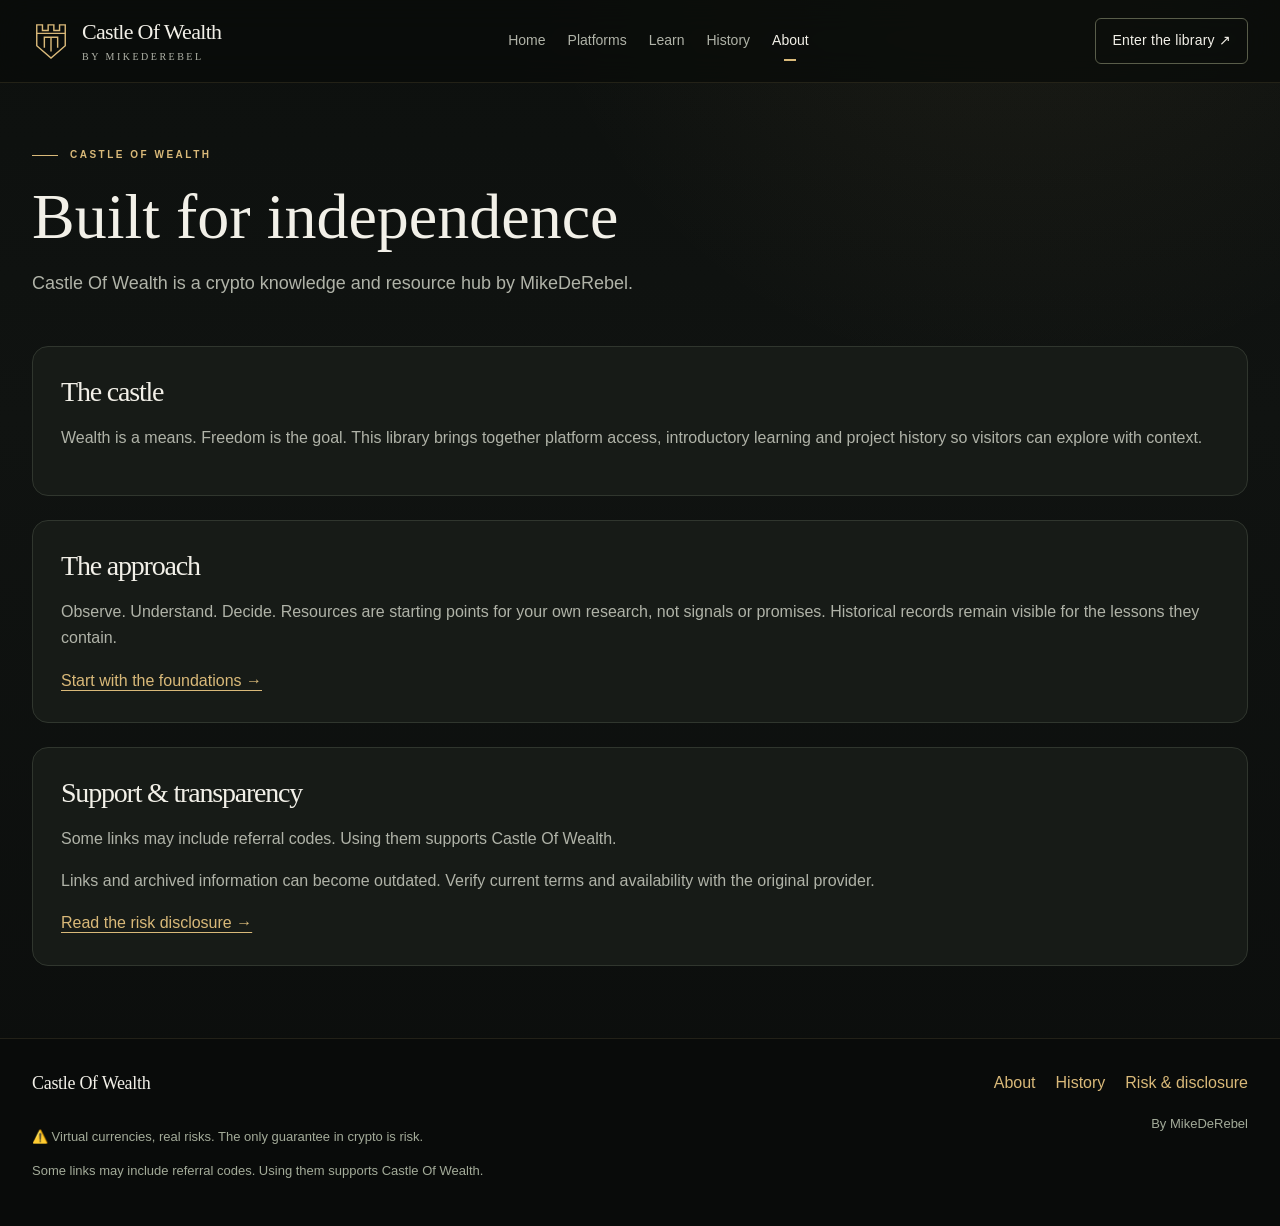
==== about.html @ 61519718 "Renew Castle Of Wealth library, learning and historical pages" ====
<!doctype html>
<html lang="en">
<head>
<meta charset="utf-8">
<meta name="viewport" content="width=device-width,initial-scale=1">
<meta name="theme-color" content="#101311">
<meta name="description" content="Castle Of Wealth is a crypto knowledge and resource hub by MikeDeRebel.">
<title>Built for independence | Castle Of Wealth</title>
<link rel="stylesheet" href="assets/css/style.css">
</head>
<body>
<a class="skip" href="#main">Skip to content</a>
<header>
<div class="wrap nav">
<a class="brand" href="index.html" aria-label="Castle Of Wealth home">
<svg class="brand-mark" viewBox="0 0 40 44" aria-hidden="true">
<path d="M5 5h6v6h6V5h6v6h6V5h6v22L20 40 5 27Z"/>
<path d="M13 29V18h14v11M20 18v15M5 14h30"/>
</svg>
<span class="brand-name">Castle Of Wealth<span class="brand-by">by MikeDeRebel</span>
</span>
</a>
<nav aria-label="Main navigation">
<ul class="navlinks">
<li>
<a href="index.html">Home</a>
</li>
<li>
<a href="links.html">Platforms</a>
</li>
<li>
<a href="guides.html">Learn</a>
</li>
<li>
<a href="archive.html">History</a>
</li>
<li>
<a href="about.html" aria-current="page">About</a>
</li>
</ul>
</nav>
<details class="mobile-menu">
<summary aria-label="Open navigation">☰</summary>
<nav class="mobile-panel" aria-label="Mobile navigation">
<a href="index.html">Home</a>
<a href="links.html">Platforms</a>
<a href="guides.html">Learn</a>
<a href="archive.html">History</a>
<a href="about.html" aria-current="page">About</a>
</nav>
</details>
<a class="nav-cta" href="links.html">Enter the library ↗</a>
</div>
</header>
<main id="main" class="wrap">
<section class="page-intro">
<div class="eyebrow">Castle Of Wealth</div>
<h1>Built for independence</h1>
<p>Castle Of Wealth is a crypto knowledge and resource hub by MikeDeRebel.</p>
</section>
<div class="page-content">
<div class="stack">
<article class="content-card">
<h2>The castle</h2>
<p>Wealth is a means. Freedom is the goal. This library brings together platform access, introductory learning and project history so visitors can explore with context.</p>
</article>
<article class="content-card">
<h2>The approach</h2>
<p>Observe. Understand. Decide. Resources are starting points for your own research, not signals or promises. Historical records remain visible for the lessons they contain.</p>
<a href="guides.html">Start with the foundations →</a>
</article>
<article class="content-card">
<h2>Support & transparency</h2>
<p>Some links may include referral codes. Using them supports Castle Of Wealth.</p>
<p>Links and archived information can become outdated. Verify current terms and availability with the original provider.</p>
<a href="disclaimer.html">Read the risk disclosure →</a>
</article>
</div>
</div>
</main>
<footer>
<div class="wrap">
<div class="footer-top">
<div class="footer-name">Castle Of Wealth</div>
<div class="footer-links">
<a href="about.html">About</a>
<a href="archive.html">History</a>
<a href="disclaimer.html">Risk &amp; disclosure</a>
</div>
</div>
<div class="footer-bottom">
<div>
<p>⚠️ Virtual currencies, real risks. The only guarantee in crypto is risk.</p>
<p>Some links may include referral codes. Using them supports Castle Of Wealth.</p>
</div>
<div>By MikeDeRebel</div>
</div>
</div>
</footer>
</body>
</html>
---- assets/css/style.css ----
:root{color-scheme:dark;--bg:#101311;--panel:#171b17;--ink:#f2f0e8;--muted:#b0b3a8;--gold:#d9b979;--line:#30362e;--radius:12px}
*{box-sizing:border-box}html{scroll-behavior:smooth;scroll-padding-top:24px}body{margin:0;background:radial-gradient(circle at 80% -10%,rgba(217,185,121,.08),transparent 30%),linear-gradient(180deg,#0d100e,#101311 34%,#0b0d0c);color:var(--ink);font-family:Arial,Helvetica,sans-serif;font-size:14px;line-height:1.55;-webkit-font-smoothing:antialiased}a{color:inherit;text-decoration:none}button{font:inherit}a:focus-visible{outline:2px solid var(--gold);outline-offset:6px;border-radius:4px}.wrap{width:min(1240px,calc(100% - 96px));margin:auto}.skip{position:absolute;left:20px;top:-100px;background:var(--gold);color:#111;padding:12px;z-index:10}.skip:focus{top:12px}.nav{display:flex;align-items:center;justify-content:space-between;gap:24px;min-height:82px}.brand{display:flex;align-items:center;gap:12px;flex-shrink:0}.brand-name{font-family:Georgia,'Times New Roman',serif;font-size:22px;letter-spacing:-.7px;line-height:1.2}.brand-by{color:var(--muted);font-size:9px;letter-spacing:2.5px;text-transform:uppercase;display:block;margin-top:5px}.brand-mark{width:38px;height:42px;fill:none;stroke:var(--gold);stroke-width:1.5}.navlinks{display:flex;align-items:center;gap:28px;margin:0;padding:0;list-style:none}.mobile-menu{display:none}.navlinks a{color:var(--muted);font-size:12px;display:block;padding:8px 0;transition:color .18s}.navlinks a:hover,.navlinks a[aria-current]{color:var(--ink)}.navlinks a[aria-current]:after{content:'';display:block;height:2px;width:12px;background:var(--gold);margin:6px auto -8px}.nav-cta{border:1px solid #595d4a;border-radius:6px;padding:10px 16px;font-size:11px;letter-spacing:.2px}.nav-cta span{margin-left:20px;color:var(--gold)}.mobile-menu summary{list-style:none;cursor:pointer;width:40px;height:40px;border:1px solid #444b3d;border-radius:8px;display:grid;place-items:center;color:var(--gold);font-size:20px}.mobile-menu summary::-webkit-details-marker{display:none}.mobile-panel{position:absolute;right:14px;top:62px;width:min(280px,calc(100vw - 28px));padding:8px;background:#111512;border:1px solid #3d4437;border-radius:12px;box-shadow:0 18px 50px rgba(0,0,0,.45)}.mobile-panel a{display:flex;justify-content:space-between;align-items:center;padding:13px 14px;border-radius:8px;color:#d9ddd2;font-size:12px}.mobile-panel a:hover,.mobile-panel a:focus{background:#1c221b;color:var(--gold)}header{position:sticky;top:0;z-index:20;border-bottom:1px solid rgba(217,185,121,.12);background:rgba(9,12,10,.78);backdrop-filter:blur(16px)}.notice{background:#1c1e17;border-bottom:1px solid #34392a;padding:10px 0;color:#c0bca5;font-size:10px;letter-spacing:.2px}.notice .wrap{display:flex;align-items:center;gap:11px}.notice-icon{display:flex;align-items:center;justify-content:center;flex:none;border:1px solid #807350;color:var(--gold);width:14px;height:14px;border-radius:50%;font-size:9px}.eyebrow{font-size:10px;letter-spacing:2.5px;font-weight:600;color:var(--gold);text-transform:uppercase;display:flex;align-items:center;gap:12px}.eyebrow:before{content:'';height:1px;width:26px;background:var(--gold)}.hero{display:grid;grid-template-columns:.96fr 1.04fr;gap:42px;align-items:center;min-height:520px;padding:58px 0 42px}.hero-copy{position:relative;z-index:1}.hero h1{font-family:Georgia,'Times New Roman',serif;font-size:clamp(52px,6vw,86px);font-weight:400;line-height:.98;letter-spacing:-3.6px;margin:24px 0 22px;text-wrap:balance}.hero h1 em{color:var(--gold);font-weight:400;font-style:normal}.hero-copy>p{color:#c2c6bb;font-size:16px;line-height:1.8;max-width:430px;margin:0 0 28px}.buttons{display:flex;flex-wrap:wrap;gap:12px}.btn{display:inline-flex;align-items:center;justify-content:space-between;gap:28px;border:1px solid #4b503f;border-radius:8px;padding:14px 18px;font-size:12px;transition:background .18s,transform .18s,border-color .18s,box-shadow .18s}.btn:hover{box-shadow:0 10px 30px rgba(0,0,0,.22)}.btn.primary{background:var(--gold);border-color:var(--gold);color:#191c16;font-weight:600}.btn:hover{transform:translateY(-2px);border-color:var(--gold);background:#252b20}.btn.primary:hover{background:#e8cc96}.small-note{color:#959c8e;font-size:9px;letter-spacing:1.7px;margin-top:25px}.small-note span{margin:0 10px;color:#5c6555}
/* The decorative fortress is built from CSS planes, with no image or runtime dependencies. */
.scene{height:405px;position:relative;isolation:isolate;overflow:hidden;background:radial-gradient(ellipse at 52% 51%,#484b2629 0%,#10131100 62%)}.scene:before,.scene:after{content:'';position:absolute;left:50%;top:49%;width:360px;height:360px;border:1px solid #a6a46b13;border-radius:50%;transform:translate(-50%,-50%)}.scene:after{width:450px;height:450px;border-style:dashed}.scene-line{position:absolute;left:5%;right:5%;top:53%;height:1px;background:linear-gradient(90deg,transparent,#838b4829,transparent)}.castle{position:absolute;left:50%;top:55%;width:244px;height:244px;transform-style:preserve-3d;transform:translate(-50%,-50%) rotateX(58deg) rotateZ(-36deg)}.foundation{position:absolute;inset:-41px;transform:translateZ(-6px);background:linear-gradient(#82815816 1px,transparent 1px),linear-gradient(90deg,#82815816 1px,transparent 1px),#181e16;background-size:27px 27px;border:1px solid #77754a66;box-shadow:0 0 0 12px #141914,0 0 0 13px #75754833,0 0 0 29px #101511,0 0 0 30px #75754822}.block{position:absolute;left:var(--x);top:var(--y);width:var(--w);height:var(--d);transform-style:preserve-3d}.block i{position:absolute;display:block;backface-visibility:visible;border:1px solid #bba66b55}.block .roof{inset:0;transform:translateZ(var(--h));background:linear-gradient(135deg,#73744d,#464f37);box-shadow:inset 0 0 0 5px #444b31,inset 0 0 0 6px #ae9c6066}.block .front{left:0;top:100%;width:100%;height:var(--h);transform-origin:top;transform:rotateX(90deg);background:repeating-linear-gradient(0deg,transparent 0px,transparent 17px,#cfb77b14 18px),linear-gradient(90deg,#656344,#3e4831)}.block .side{left:100%;top:0;width:var(--h);height:100%;transform-origin:left;transform:rotateY(-90deg);background:repeating-linear-gradient(90deg,transparent 0px,transparent 17px,#cfb77b14 18px),linear-gradient(#393f2b,#272f23)}.tower .front:after,.keep .front:after{content:'';position:absolute;inset:34% 36% 30%;background:#141c13;border:1px solid #bca66666;box-shadow:0 0 14px #d6b66d24}.tower .roof:after{content:'';position:absolute;inset:12px;border:1px solid #c7b57c80;background:#222c20;box-shadow:inset 0 0 12px #0008}.keep .roof{background:linear-gradient(135deg,#a89a66,#5b6945);box-shadow:inset 0 0 0 9px #6b714b,inset 0 0 0 10px #c8b07690}.keep .roof:after{content:'';position:absolute;inset:22px;border:1px solid #d9b97999;background:linear-gradient(135deg,#686b46,#373f29);box-shadow:inset 0 0 20px #121b13}.keep .front:after{inset:35% 42% 33%;box-shadow:-24px 0 #192316,24px 0 #192316}.gate .front:after{content:'';position:absolute;left:34%;top:0;width:32%;height:70%;background:#101a12;border:1px solid #c6ab7266;border-radius:0 0 20px 20px}.beacon{position:absolute;left:117px;top:114px;width:10px;height:10px;background:#f3d695;border-radius:50%;transform:translateZ(155px);box-shadow:0 0 26px 9px #e9c0736b,0 0 55px 20px #d8bd6622}.scene-label{position:absolute;right:12px;top:26px;border-left:1px solid #b49a6055;padding-left:12px;font-size:8px;line-height:1.9;letter-spacing:1.7px;color:#a8b19a}.scene-label strong{display:block;color:#d0c9aa;font-weight:400}.scene-foot{position:absolute;bottom:5px;left:0;right:0;text-align:center;font-size:8px;letter-spacing:2.9px;color:#939d88}.scene-foot span{color:var(--gold);margin:0 11px}.principles{display:grid;grid-template-columns:repeat(4,1fr);border-top:1px solid rgba(217,185,121,.12);border-bottom:1px solid rgba(217,185,121,.12);padding:22px 0;margin-bottom:52px;background:linear-gradient(90deg,transparent,rgba(217,185,121,.025),transparent)}.principle{display:flex;align-items:center;gap:14px;padding:0 24px;border-right:1px solid var(--line)}.principle:first-child{padding-left:0}.principle:last-child{border:0}.principle-no{font-size:10px;color:var(--gold);font-family:Georgia,serif}.principle strong{display:block;font-size:12px;font-weight:500}.principle small{display:block;color:var(--muted);font-size:10px;margin-top:3px}.section-top{display:flex;align-items:flex-end;justify-content:space-between;gap:18px;margin-bottom:24px}.section-kicker{color:var(--gold);font-size:9px;letter-spacing:2px;text-transform:uppercase;margin-bottom:9px}h2{font-family:Georgia,'Times New Roman',serif;font-size:38px;line-height:1.12;font-weight:400;letter-spacing:-1.2px;margin:0}.textlink{font-size:11px;color:var(--muted);white-space:nowrap;padding:4px 0}.textlink span{margin-left:16px;color:var(--gold)}.textlink:hover{color:var(--gold)}.cards{display:grid;grid-template-columns:repeat(5,1fr);gap:14px}.card{display:flex;flex-direction:column;min-height:300px;padding:14px;background:linear-gradient(160deg,rgba(30,35,28,.95),rgba(16,20,17,.98));border:1px solid #343b30;border-radius:16px;box-shadow:0 18px 50px rgba(0,0,0,.16);transition:transform .22s,border-color .22s,background .22s,box-shadow .22s}.card:hover{transform:translateY(-6px);border-color:#9b8958;background:#21271d;box-shadow:0 24px 60px rgba(0,0,0,.28)}.card.featured{border-color:#6b6746;background:linear-gradient(135deg,#2b2d20,#1b2119)}.card-art{width:100%;aspect-ratio:1.35/1;object-fit:cover;border-radius:11px;border:1px solid #3d4437;margin-bottom:15px;background:#111;box-shadow:inset 0 0 0 1px rgba(255,255,255,.02)}.cinematic-card{position:relative;overflow:hidden;isolation:isolate}.cinematic-card:before{content:'';position:absolute;inset:0;background:radial-gradient(circle at 72% 20%,rgba(217,185,121,.22),transparent 30%),linear-gradient(160deg,rgba(8,12,9,.05),rgba(4,7,5,.75));z-index:-1}.cinematic-card .card-art{filter:contrast(1.08) saturate(.78);transition:transform .35s,filter .35s}.cinematic-card:hover .card-art{transform:scale(1.035);filter:contrast(1.1) saturate(.92)}.cardtop{display:flex;align-items:center;justify-content:space-between;margin-bottom:21px}.cardtop svg{width:24px;height:24px;fill:none;stroke:var(--gold);stroke-width:1.3;stroke-linecap:round;stroke-linejoin:round}.cardtop span{font-size:9px;color:#949c8b;letter-spacing:1px}.card h3{font-family:Georgia,'Times New Roman',serif;font-size:18px;font-weight:400;margin:0 0 8px;letter-spacing:-.35px}.card p{font-size:11px;line-height:1.75;color:#aeb4a8;margin:0;max-width:240px}.card-bottom{display:flex;justify-content:space-between;align-items:center;margin-top:auto;padding-top:20px;color:#d0d4c9;font-size:9px;letter-spacing:.7px;text-transform:uppercase}.card-bottom span{color:var(--gold);font-size:16px}.library{padding-bottom:44px}.platforms{border-top:1px solid var(--line);border-bottom:1px solid var(--line);padding:22px 0;display:flex;justify-content:space-between;gap:26px;align-items:center}.platform-intro{max-width:230px}.platform-intro strong{display:block;font-size:10px;letter-spacing:1px;font-weight:500;text-transform:uppercase}.platform-intro small{color:var(--muted);font-size:9px;display:block;margin-top:5px}.platform-list{display:flex;align-items:center;justify-content:flex-end;gap:40px;flex-wrap:wrap}.platform{display:flex;align-items:center;gap:12px;transition:color .2s}.platform:hover{color:var(--gold)}.platform-word{font-size:18px;letter-spacing:-.7px;font-weight:600}.platform-word.bybit{letter-spacing:1px;font-size:16px}.platform-word.bybit b{color:var(--gold)}.platform small{font-size:8px;color:var(--muted);border:1px solid var(--line);border-radius:3px;padding:2px 5px}.referral-note{font-size:9px;color:var(--muted);margin:10px 0 0}.path-section{display:grid;grid-template-columns:.8fr 1.6fr;gap:45px;padding:42px 0}.path-intro p{color:var(--muted);font-size:12px;max-width:265px;margin:15px 0}.path-intro h2{font-size:28px}.steps{display:grid;grid-template-columns:repeat(3,1fr);gap:24px;padding-top:6px}.step-number{font-family:Georgia,serif;color:var(--gold);font-size:22px;border-bottom:1px solid var(--line);padding-bottom:11px}.step h3{font-size:12px;font-weight:500;margin:14px 0 7px}.step p{font-size:11px;color:var(--muted);margin:0;line-height:1.8}.archive-strip{border:1px solid rgba(217,185,121,.18);border-radius:16px;display:flex;align-items:center;justify-content:space-between;gap:25px;padding:28px 30px;background:linear-gradient(110deg,#23261d,#141916);box-shadow:0 18px 50px rgba(0,0,0,.18);margin-bottom:48px}.archive-strip h3{font-size:15px;font-weight:400;margin:0 0 5px}.archive-strip p{font-size:11px;color:var(--muted);margin:0}.archive-tag{display:block;font-size:8px;letter-spacing:2px;color:var(--gold);margin-bottom:9px}footer{border-top:1px solid rgba(217,185,121,.12);padding:30px 0 32px;background:#090b0a}.footer-top{display:flex;justify-content:space-between;gap:20px;align-items:center}.footer-name{font-family:Georgia,serif;font-size:18px;letter-spacing:-.3px}.footer-motto{color:var(--muted);font-size:10px}.footer-bottom{display:flex;justify-content:space-between;gap:22px;margin-top:14px;font-size:9px;color:#a3ab99}.footer-bottom .risk{max-width:570px;color:#c3bfa6}.footer-bottom a{color:var(--gold)}
@media(min-width:1450px){.hero{min-height:510px}.scene{height:420px}}
@media(max-width:1100px){.wrap{width:calc(100% - 56px)}.navlinks{gap:19px}.nav-cta{display:none}.hero{gap:18px}.hero h1{font-size:65px}.scene{transform:scale(.9);transform-origin:center}.principle{padding:0 15px;gap:10px}.cards{grid-template-columns:repeat(3,1fr)}.card{padding:14px}.platform-list{gap:23px}.platform{gap:8px}.platform small{display:none}}
@media(max-width:760px){.wrap{width:calc(100% - 28px)}.nav{min-height:72px;gap:16px;position:relative}.brand-name{font-size:18px}.brand-mark{width:29px;height:35px}.brand{gap:8px}.brand-by{font-size:7px;letter-spacing:1.9px}.navlinks{display:none}.mobile-menu{display:block;margin-left:auto}.nav-cta{display:none}.notice{font-size:9px;padding:9px 0}.hero{grid-template-columns:1fr;min-height:0;padding:30px 0 22px;gap:8px}.eyebrow{font-size:8px;letter-spacing:1.6px}.hero h1{font-size:61px;letter-spacing:-2.5px;margin:21px 0 17px}.hero-copy>p{font-size:13px;max-width:340px;margin-bottom:22px}.buttons{gap:9px}.btn{padding:12px 14px;gap:20px;font-size:11px}.small-note{font-size:8px;margin-top:19px}.scene{height:303px;transform:none;margin-top:10px}.castle{transform:translate(-50%,-50%) rotateX(58deg) rotateZ(-36deg) scale(.83)}.scene:before{width:280px;height:280px}.scene:after{width:350px;height:350px}.scene-label{top:19px;right:0;font-size:7px}.scene-foot{font-size:7px;bottom:0}.principles{grid-template-columns:repeat(2,1fr);gap:20px 0;padding:20px 0;margin-bottom:30px}.principle,.principle:first-child{padding:0 12px;gap:12px}.principle:nth-child(2){border:0}.principle:nth-child(odd){padding-left:0}.principle small{font-size:9px}.section-top{align-items:flex-start;gap:12px}h2{font-size:27px;max-width:290px}.section-top .textlink{display:none}.cards{grid-template-columns:1fr;gap:14px}.card-art{aspect-ratio:16/10;margin-bottom:14px}.card{padding:14px;min-height:0}.card h3{font-size:20px}.card p{font-size:12px;max-width:none}.card-bottom{padding-top:18px}.cardtop{margin-bottom:18px}.card h3{font-size:14px}.card p{font-size:11px}.card-bottom{font-size:8px}.platforms{align-items:flex-start;flex-direction:column;gap:16px;padding:21px 0}.platform-intro{max-width:none}.platform-list{gap:22px;justify-content:flex-start}.platform-word{font-size:15px}.platform-word.bybit{font-size:14px}.platform{gap:0}.referral-note{line-height:1.7}.path-section{grid-template-columns:1fr;gap:16px;padding:32px 0}.path-intro h2{font-size:27px}.path-intro p{max-width:none;font-size:11px}.steps{gap:17px}.step h3{font-size:11px}.step p{font-size:10px}.step-number{font-size:19px}.archive-strip{padding:21px;flex-direction:column;align-items:flex-start;gap:14px;margin-bottom:30px}.archive-strip h3{font-size:15px}.archive-strip .textlink{font-size:10px}.footer-top{align-items:flex-start;flex-direction:column;gap:6px}.footer-bottom{flex-direction:column;gap:10px;margin-top:16px}.footer-bottom .risk{font-size:9px}}
@media(max-width:360px){.wrap{width:calc(100% - 22px)}.hero h1{font-size:53px}.navlinks{gap:12px}.brand-name{font-size:17px}.hero .btn{gap:13px;padding:12px}.scene-label{display:none}.platform-list{gap:16px}}
@media(prefers-reduced-motion:reduce){html{scroll-behavior:auto}*,*:before,*:after{transition:none!important;animation:none!important}}
@media print{body{background:#fff;color:#111}.scene{display:none}.hero{display:block}.card,.archive-strip{break-inside:avoid}.notice,.risk{color:#111}}

/* Shared renewal: readable typography and consistent page navigation. */
body{font-size:16px;line-height:1.65}.wrap,.container{width:min(1240px,calc(100% - 64px));margin:auto}.brand-by{font-size:10px}.navlinks{gap:22px}.navlinks a,.nav-cta,.btn,.textlink{font-size:14px}.card h3{font-size:23px}.card p{font-size:15px;line-height:1.65}.cardtop,.card-bottom,.section-kicker,.small-note,.referral-note{font-size:12px}.card{padding:18px}.cards{grid-template-columns:repeat(3,minmax(0,1fr));gap:22px}.card-art{aspect-ratio:1.6;object-fit:cover}.card-bottom{margin-top:auto;padding-top:16px}.hero-copy>p{font-size:18px}.principle strong{font-size:15px}.principle small{font-size:13px}.notice{font-size:13px}.footer-bottom{font-size:13px}footer a{color:var(--gold)}.page-intro{padding:64px 0 30px;max-width:850px}.page-intro h1{font:400 clamp(38px,5vw,64px)/1.08 Georgia,serif;margin:18px 0;color:var(--ink)}.page-intro p{font-size:18px;color:var(--muted)}.page-content{padding-bottom:72px}.risk-note,.note{border:1px solid #6b6746;border-radius:10px;background:#25271b;padding:14px 18px;margin:20px 0;color:#e4d9b9}.muted{color:var(--muted)}.grid{display:grid;grid-template-columns:repeat(3,minmax(0,1fr));gap:22px}.content-card,.course-viewer,.quiz-card{background:var(--panel);border:1px solid var(--line);border-radius:16px;padding:28px}.content-card h2,.content-card h3{font:400 28px/1.2 Georgia,serif;margin:0 0 14px}.content-card p{color:var(--muted)}.content-card a{color:var(--gold);text-decoration:underline;text-underline-offset:4px}.stack{display:grid;gap:24px}.filters{display:flex;flex-wrap:wrap;gap:10px;margin:22px 0}.filter-btn,.button{font:inherit;cursor:pointer;border:1px solid #59624c;border-radius:8px;padding:11px 17px;color:var(--ink);background:#1a2118;display:inline-block}.filter-btn.active,.button.primary{background:var(--gold);color:#141812}.search-label{display:block;font-weight:600}.search{width:min(100%,600px);font:inherit;color:var(--ink);background:var(--panel);padding:14px;border:1px solid #59624c;border-radius:8px;margin:8px 0}.link-card h2{font:400 27px/1.2 Georgia,serif}.link-card a{color:var(--gold);text-decoration:underline}.card-meta{display:flex;gap:8px;flex-wrap:wrap;font-size:13px;color:var(--muted)}.pill{border:1px solid var(--line);border-radius:30px;padding:3px 9px}.empty-state{padding:28px;border:1px solid var(--line);border-radius:10px;grid-column:1/-1}.course-layout{display:grid;grid-template-columns:1fr;gap:28px}.course-image{margin:20px 0}.course-image img{display:block;width:100%;max-height:520px;object-fit:contain;background:#101311;border-radius:10px}.course-controls{display:flex;gap:12px;flex-wrap:wrap;margin-top:22px}.course-progress{color:var(--gold)}.quiz-list{display:grid;gap:18px;padding-left:24px}.quiz-item{border-bottom:1px solid var(--line);padding:0 0 20px}.quiz-item h3{font-size:18px}.quiz-options{display:grid;gap:8px}.quiz-options label{display:flex;gap:12px;align-items:baseline;cursor:pointer;padding:8px;border-radius:6px}.quiz-options label:has(input:checked){background:#303924}.quiz-options input{accent-color:var(--gold)}.quiz-feedback{font-weight:600}.result-box{padding:18px;border:1px solid var(--line);margin-top:20px}button:disabled{opacity:.5;cursor:default}a:focus-visible,button:focus-visible,input:focus-visible,summary:focus-visible{outline:3px solid var(--gold);outline-offset:4px}.nav-current{color:var(--gold)}.syndicate-context{padding:26px 0}.syndicate-context h1{font:400 36px Georgia,serif}.history-table,.history-grid{max-width:100%}.history-row{min-width:0}.history-row>div{overflow-wrap:anywhere}.footer-top{flex-wrap:wrap;gap:18px}.footer-links{display:flex;gap:20px;flex-wrap:wrap}
@media(max-width:900px){.cards,.grid{grid-template-columns:repeat(2,minmax(0,1fr))}.navlinks{display:none}.mobile-menu{display:block}.nav-cta{display:none}.nav{min-height:78px}.mobile-panel a{font-size:16px}.principles{grid-template-columns:repeat(2,1fr);gap:18px}.principle{padding:0;border:0}.hero{gap:15px}.brand-name{font-size:23px}}
@media(max-width:600px){.wrap,.container{width:calc(100% - 32px)}.cards,.grid{grid-template-columns:1fr}.hero{grid-template-columns:1fr;padding-top:36px}.hero h1{font-size:58px}.scene{height:310px}.section-top{align-items:start;flex-direction:column}.page-intro{padding-top:36px}.content-card,.course-viewer,.quiz-card{padding:20px}.footer-bottom{flex-direction:column;align-items:start;gap:14px}.history-row{font-size:11px}.brand-by{letter-spacing:1.6px}}
@media(prefers-reduced-motion:reduce){html{scroll-behavior:auto}*,*:before,*:after{transition:none!important;animation:none!important}}
.course-media{display:block;width:100%;max-height:520px;object-fit:contain;border-radius:12px;background:#101311}.course-stage{margin:20px 0}.course-viewer{display:block}.course-caption{margin-top:24px}.quiz-question{min-inline-size:0;border:1px solid var(--line);border-radius:12px;padding:18px;margin:18px 0}.quiz-question legend{font-weight:600;padding:0 8px}.quiz-options label{overflow-wrap:anywhere}.quiz-options input{flex-shrink:0}.quiz-question .correct{color:#b6d79e}.quiz-question .incorrect{color:#e8bd91}

.card p{max-width:none}.course-media-wrap{margin:22px 0}.course-viewer,.quiz{margin-bottom:28px;min-height:0}.course-viewer:hover,.quiz:hover{transform:none;border-color:var(--line);background:var(--panel)}.quiz{display:block}.course-next-cta{margin-top:24px}.quiz-result{margin-top:20px;font-weight:600;color:var(--gold)}.sr-only{position:absolute;width:1px;height:1px;padding:0;margin:-1px;overflow:hidden;clip:rect(0,0,0,0);white-space:nowrap;border:0}.button-row{display:flex;gap:12px;flex-wrap:wrap}
.skip{position:fixed;z-index:100}.cow-history .history-header,.cow-history .history-row{min-width:620px}
html{scroll-padding-top:104px}
.card-art{height:auto}
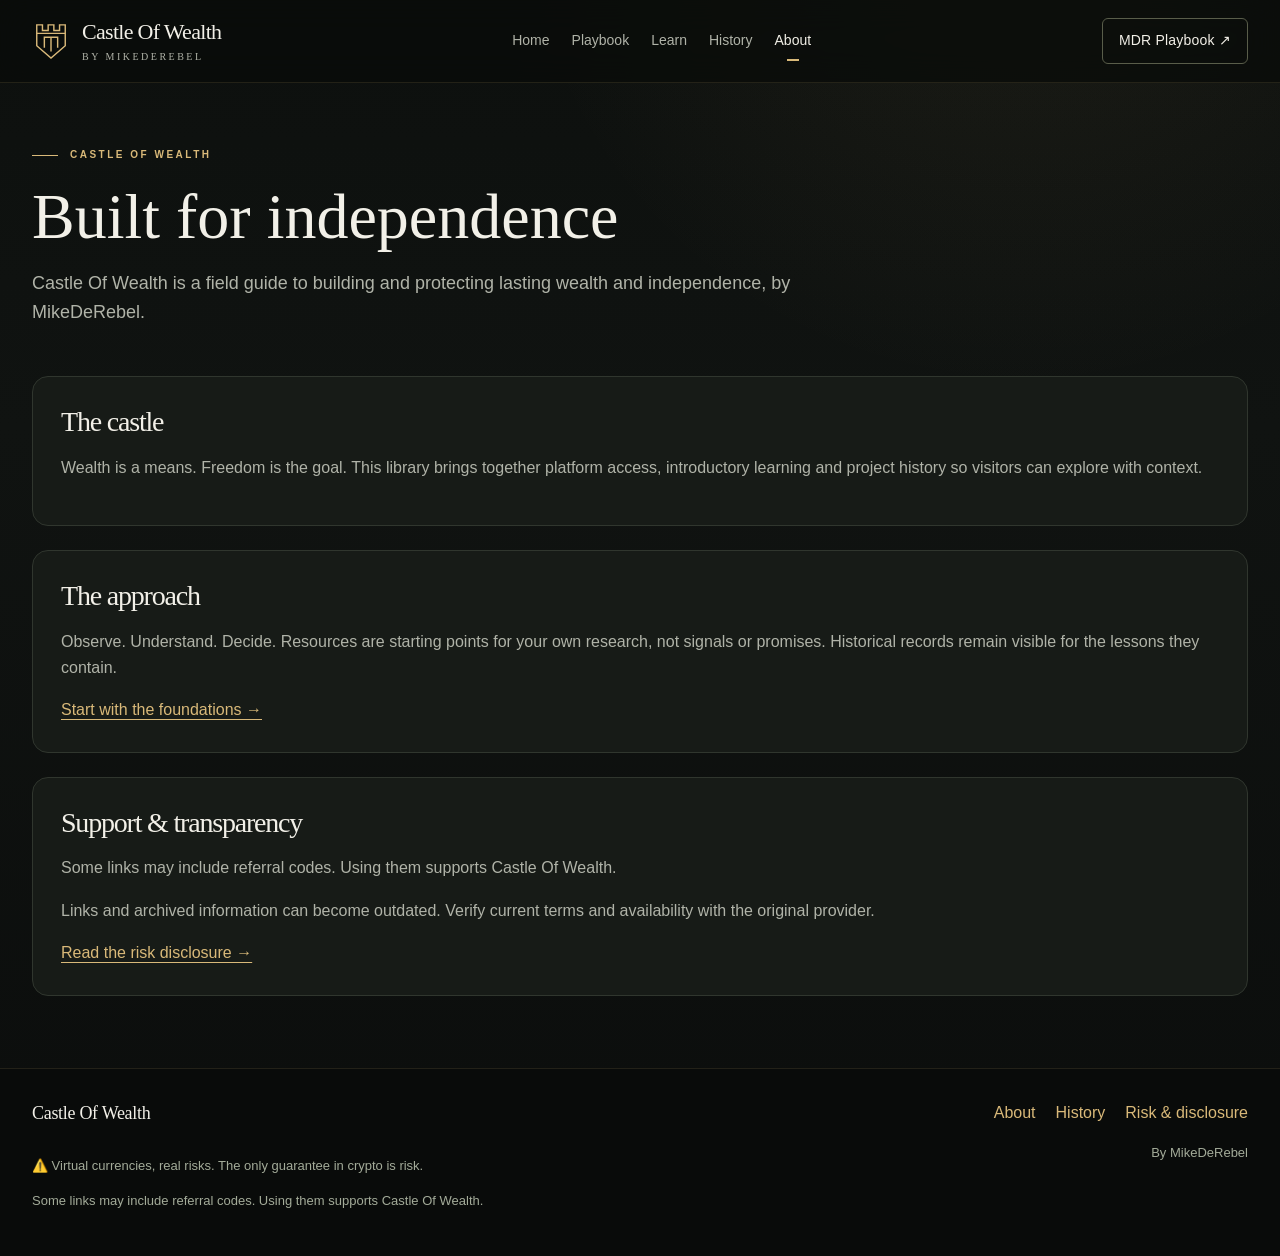
==== commit ac31bada: "Build the personal MDR Playbook and decision workflow" ====
--- a/about.html
+++ b/about.html
@@ -4,7 +4,7 @@
 <meta charset="utf-8">
 <meta name="viewport" content="width=device-width,initial-scale=1">
 <meta name="theme-color" content="#101311">
-<meta name="description" content="Castle Of Wealth is a crypto knowledge and resource hub by MikeDeRebel.">
+<meta name="description" content="Castle Of Wealth is a field guide to building and protecting lasting wealth and independence, by MikeDeRebel.">
 <title>Built for independence | Castle Of Wealth</title>
 <link rel="stylesheet" href="assets/css/style.css">
 </head>
@@ -26,7 +26,7 @@
 <a href="index.html">Home</a>
 </li>
 <li>
-<a href="links.html">Platforms</a>
+<a href="links.html">Playbook</a>
 </li>
 <li>
 <a href="guides.html">Learn</a>
@@ -43,20 +43,20 @@
 <summary aria-label="Open navigation">☰</summary>
 <nav class="mobile-panel" aria-label="Mobile navigation">
 <a href="index.html">Home</a>
-<a href="links.html">Platforms</a>
+<a href="links.html">Playbook</a>
 <a href="guides.html">Learn</a>
 <a href="archive.html">History</a>
 <a href="about.html" aria-current="page">About</a>
 </nav>
 </details>
-<a class="nav-cta" href="links.html">Enter the library ↗</a>
+<a class="nav-cta" href="links.html">MDR Playbook ↗</a>
 </div>
 </header>
 <main id="main" class="wrap">
 <section class="page-intro">
 <div class="eyebrow">Castle Of Wealth</div>
 <h1>Built for independence</h1>
-<p>Castle Of Wealth is a crypto knowledge and resource hub by MikeDeRebel.</p>
+<p>Castle Of Wealth is a field guide to building and protecting lasting wealth and independence, by MikeDeRebel.</p>
 </section>
 <div class="page-content">
 <div class="stack">
--- a/assets/css/style.css
+++ b/assets/css/style.css
@@ -21,3 +21,8 @@
 .skip{position:fixed;z-index:100}.cow-history .history-header,.cow-history .history-row{min-width:620px}
 html{scroll-padding-top:104px}
 .card-art{height:auto}
+
+/* Approved golden castle hero. Preserve the whole artwork at every viewport. */
+.castle-hero{margin:0;min-width:0;align-self:center;position:relative}
+.castle-hero-image{display:block;width:100%;height:auto;object-fit:contain;border-radius:16px;border:1px solid rgba(217,185,121,.18);box-shadow:0 24px 70px rgba(0,0,0,.25)}
+@media(max-width:600px){.castle-hero{margin-top:12px}.castle-hero-image{border-radius:12px}}
